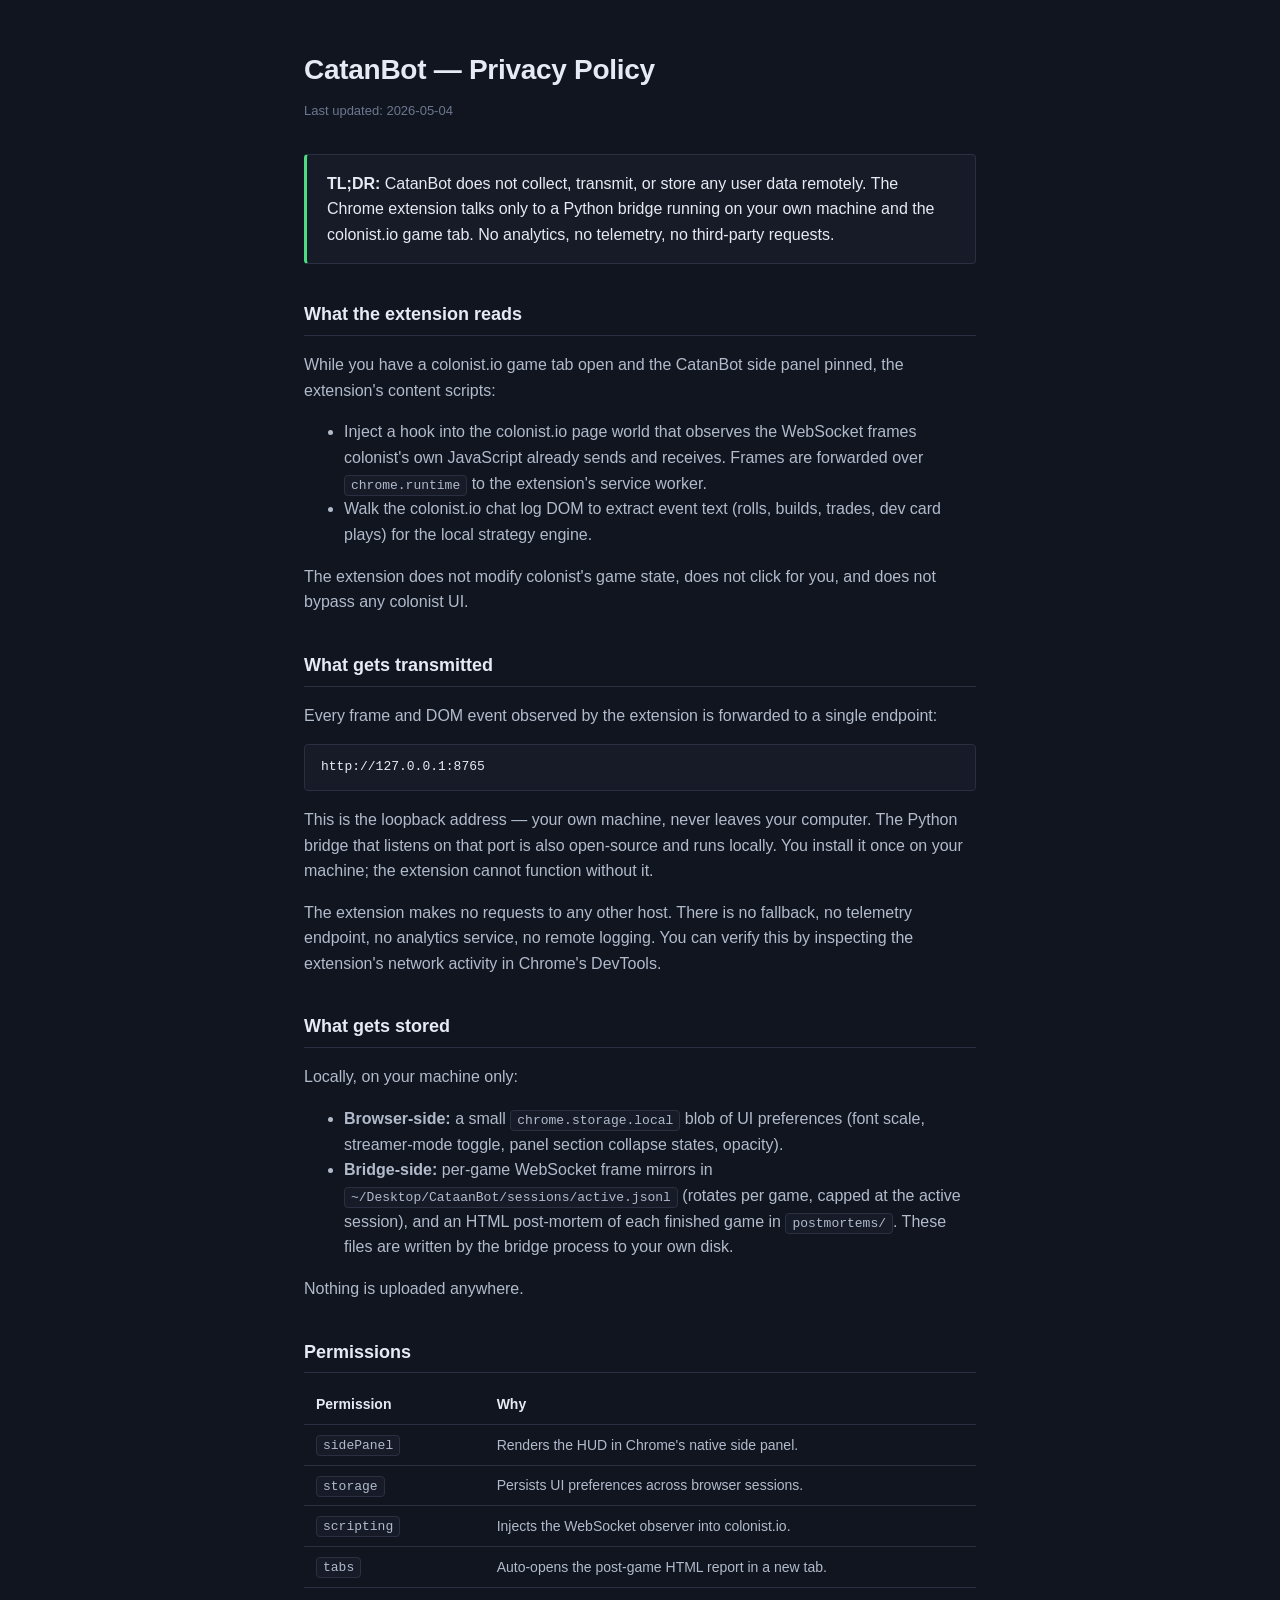
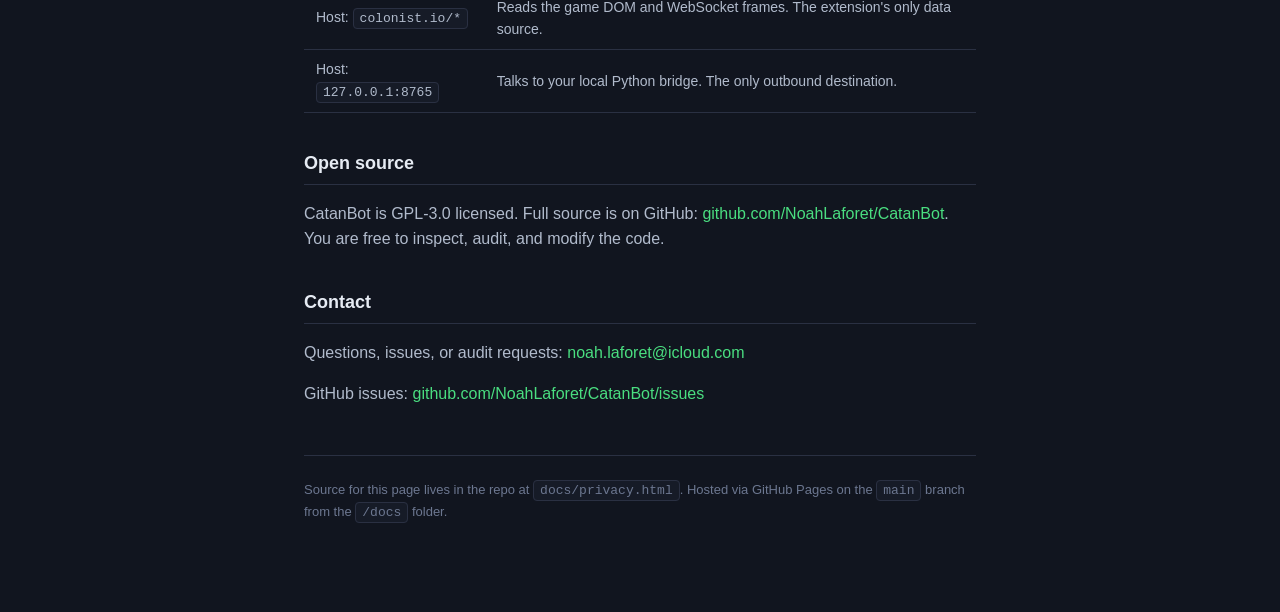
==== docs/privacy.html @ ff33fbb8 "docs: privacy policy + bridge distribution plan + listing updates Three pieces of paperwork for the " ====
<!DOCTYPE html>
<html lang="en">
<head>
<meta charset="utf-8">
<meta name="viewport" content="width=device-width, initial-scale=1">
<title>CatanBot — Privacy Policy</title>
<style>
  :root {
    --bg: #11151f;
    --bg-1: #161b27;
    --fg: #e6ebf3;
    --fg-mute: #b1bbcc;
    --fg-dim: #6c7790;
    --accent: #8a93a6;
    --pos: #4ade80;
    --line: #2a3042;
  }
  * { box-sizing: border-box; }
  html, body {
    margin: 0;
    background: var(--bg);
    color: var(--fg);
    font-family: -apple-system, BlinkMacSystemFont, "Segoe UI",
                 Roboto, sans-serif;
    line-height: 1.6;
  }
  main {
    max-width: 720px;
    margin: 0 auto;
    padding: 48px 24px 96px;
  }
  h1 {
    font-size: 28px;
    margin: 0 0 8px;
    letter-spacing: -0.01em;
  }
  h2 {
    font-size: 18px;
    margin: 36px 0 12px;
    color: var(--fg);
    border-bottom: 1px solid var(--line);
    padding-bottom: 6px;
  }
  .meta {
    color: var(--fg-dim);
    font-size: 13px;
    margin-bottom: 32px;
  }
  p, li { color: var(--fg-mute); }
  a { color: var(--pos); text-decoration: none; }
  a:hover { text-decoration: underline; }
  code, pre {
    font-family: "SF Mono", Menlo, Consolas, monospace;
    background: var(--bg-1);
    border: 1px solid var(--line);
    border-radius: 4px;
  }
  code { padding: 2px 6px; font-size: 13px; }
  pre {
    padding: 12px 16px;
    overflow-x: auto;
    font-size: 13px;
  }
  table {
    border-collapse: collapse;
    width: 100%;
    margin: 12px 0;
    font-size: 14px;
  }
  th, td {
    padding: 8px 12px;
    text-align: left;
    border-bottom: 1px solid var(--line);
    color: var(--fg-mute);
  }
  th { color: var(--fg); font-weight: 600; }
  .tldr {
    background: var(--bg-1);
    border: 1px solid var(--line);
    border-left: 3px solid var(--pos);
    border-radius: 4px;
    padding: 16px 20px;
    margin: 24px 0;
    color: var(--fg);
  }
  footer {
    margin-top: 48px;
    padding-top: 24px;
    border-top: 1px solid var(--line);
    color: var(--fg-dim);
    font-size: 13px;
  }
</style>
</head>
<body>
<main>
  <h1>CatanBot — Privacy Policy</h1>
  <div class="meta">Last updated: 2026-05-04</div>

  <div class="tldr">
    <strong>TL;DR:</strong> CatanBot does not collect, transmit,
    or store any user data remotely. The Chrome extension talks
    only to a Python bridge running on your own machine and the
    colonist.io game tab. No analytics, no telemetry, no
    third-party requests.
  </div>

  <h2>What the extension reads</h2>
  <p>
    While you have a colonist.io game tab open and the CatanBot
    side panel pinned, the extension's content scripts:
  </p>
  <ul>
    <li>
      Inject a hook into the colonist.io page world that observes
      the WebSocket frames colonist's own JavaScript already sends
      and receives. Frames are forwarded over
      <code>chrome.runtime</code> to the extension's service worker.
    </li>
    <li>
      Walk the colonist.io chat log DOM to extract event text
      (rolls, builds, trades, dev card plays) for the local
      strategy engine.
    </li>
  </ul>
  <p>
    The extension does not modify colonist's game state, does not
    click for you, and does not bypass any colonist UI.
  </p>

  <h2>What gets transmitted</h2>
  <p>
    Every frame and DOM event observed by the extension is
    forwarded to a single endpoint:
  </p>
  <pre>http://127.0.0.1:8765</pre>
  <p>
    This is the loopback address — your own machine, never
    leaves your computer. The Python bridge that listens on that
    port is also open-source and runs locally. You install it
    once on your machine; the extension cannot function without
    it.
  </p>
  <p>
    The extension makes no requests to any other host. There is
    no fallback, no telemetry endpoint, no analytics service, no
    remote logging. You can verify this by inspecting the
    extension's network activity in Chrome's DevTools.
  </p>

  <h2>What gets stored</h2>
  <p>Locally, on your machine only:</p>
  <ul>
    <li>
      <strong>Browser-side:</strong> a small
      <code>chrome.storage.local</code> blob of UI preferences
      (font scale, streamer-mode toggle, panel section collapse
      states, opacity).
    </li>
    <li>
      <strong>Bridge-side:</strong> per-game WebSocket frame
      mirrors in <code>~/Desktop/CataanBot/sessions/active.jsonl</code>
      (rotates per game, capped at the active session), and an
      HTML post-mortem of each finished game in
      <code>postmortems/</code>. These files are written by the
      bridge process to your own disk.
    </li>
  </ul>
  <p>Nothing is uploaded anywhere.</p>

  <h2>Permissions</h2>
  <table>
    <thead>
      <tr><th>Permission</th><th>Why</th></tr>
    </thead>
    <tbody>
      <tr>
        <td><code>sidePanel</code></td>
        <td>Renders the HUD in Chrome's native side panel.</td>
      </tr>
      <tr>
        <td><code>storage</code></td>
        <td>Persists UI preferences across browser sessions.</td>
      </tr>
      <tr>
        <td><code>scripting</code></td>
        <td>Injects the WebSocket observer into colonist.io.</td>
      </tr>
      <tr>
        <td><code>tabs</code></td>
        <td>Auto-opens the post-game HTML report in a new tab.</td>
      </tr>
      <tr>
        <td>Host: <code>colonist.io/*</code></td>
        <td>Reads the game DOM and WebSocket frames. The extension's only data source.</td>
      </tr>
      <tr>
        <td>Host: <code>127.0.0.1:8765</code></td>
        <td>Talks to your local Python bridge. The only outbound destination.</td>
      </tr>
    </tbody>
  </table>

  <h2>Open source</h2>
  <p>
    CatanBot is GPL-3.0 licensed. Full source is on GitHub:
    <a href="https://github.com/NoahLaforet/CatanBot">
      github.com/NoahLaforet/CatanBot</a>.
    You are free to inspect, audit, and modify the code.
  </p>

  <h2>Contact</h2>
  <p>
    Questions, issues, or audit requests:
    <a href="mailto:noah.laforet@icloud.com">noah.laforet@icloud.com</a>
  </p>
  <p>
    GitHub issues:
    <a href="https://github.com/NoahLaforet/CatanBot/issues">
      github.com/NoahLaforet/CatanBot/issues</a>
  </p>

  <footer>
    Source for this page lives in the repo at
    <code>docs/privacy.html</code>. Hosted via GitHub Pages
    on the <code>main</code> branch from the <code>/docs</code>
    folder.
  </footer>
</main>
</body>
</html>
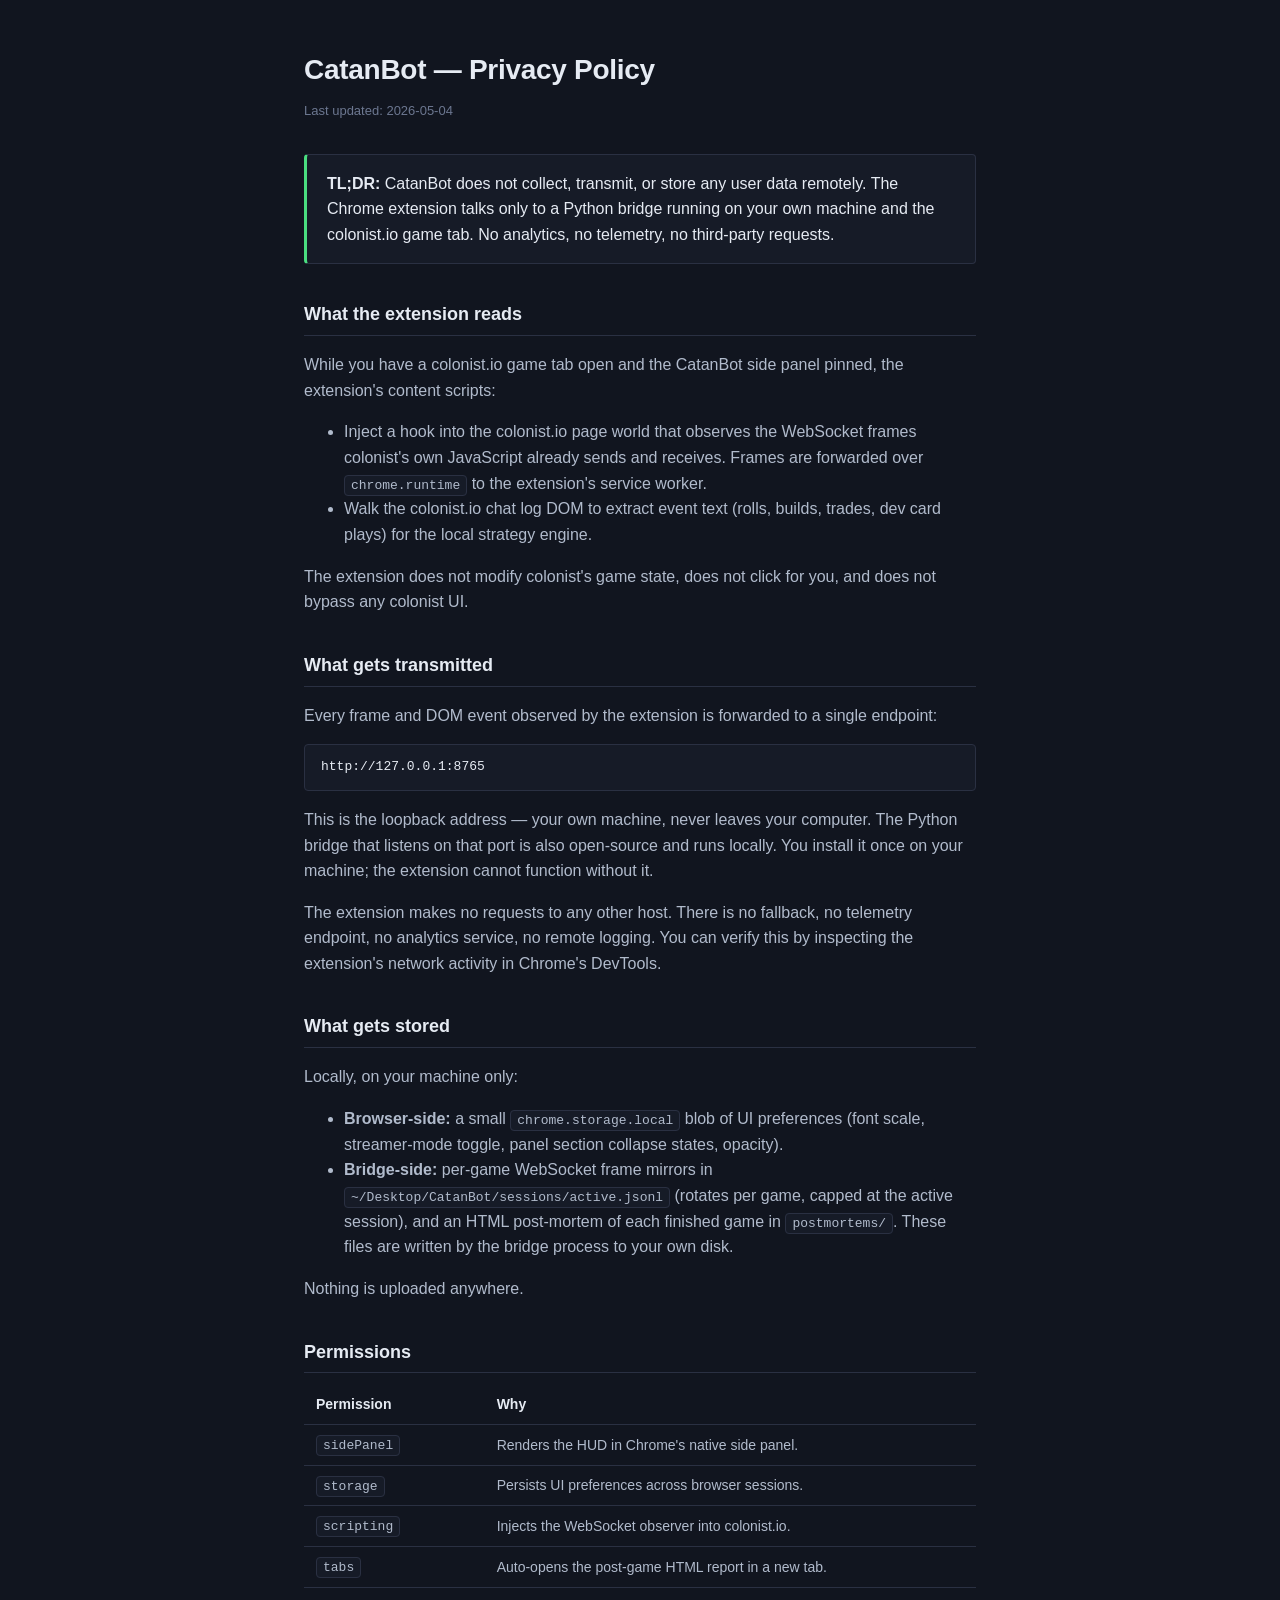
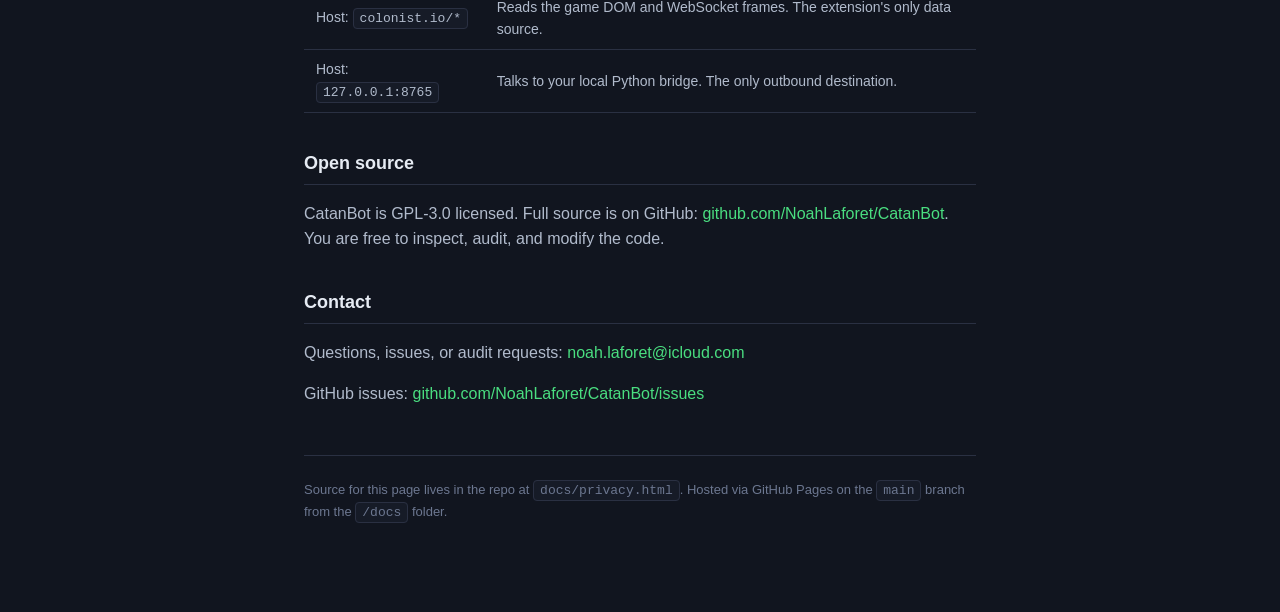
==== commit 7f0359d9: "extension: scan-map button for unrecognized weekly maps Colonist rotates a weekly random map (Scramb" ====
--- a/docs/privacy.html
+++ b/docs/privacy.html
@@ -159,7 +159,7 @@
     </li>
     <li>
       <strong>Bridge-side:</strong> per-game WebSocket frame
-      mirrors in <code>~/Desktop/CataanBot/sessions/active.jsonl</code>
+      mirrors in <code>~/Desktop/CatanBot/sessions/active.jsonl</code>
       (rotates per game, capped at the active session), and an
       HTML post-mortem of each finished game in
       <code>postmortems/</code>. These files are written by the
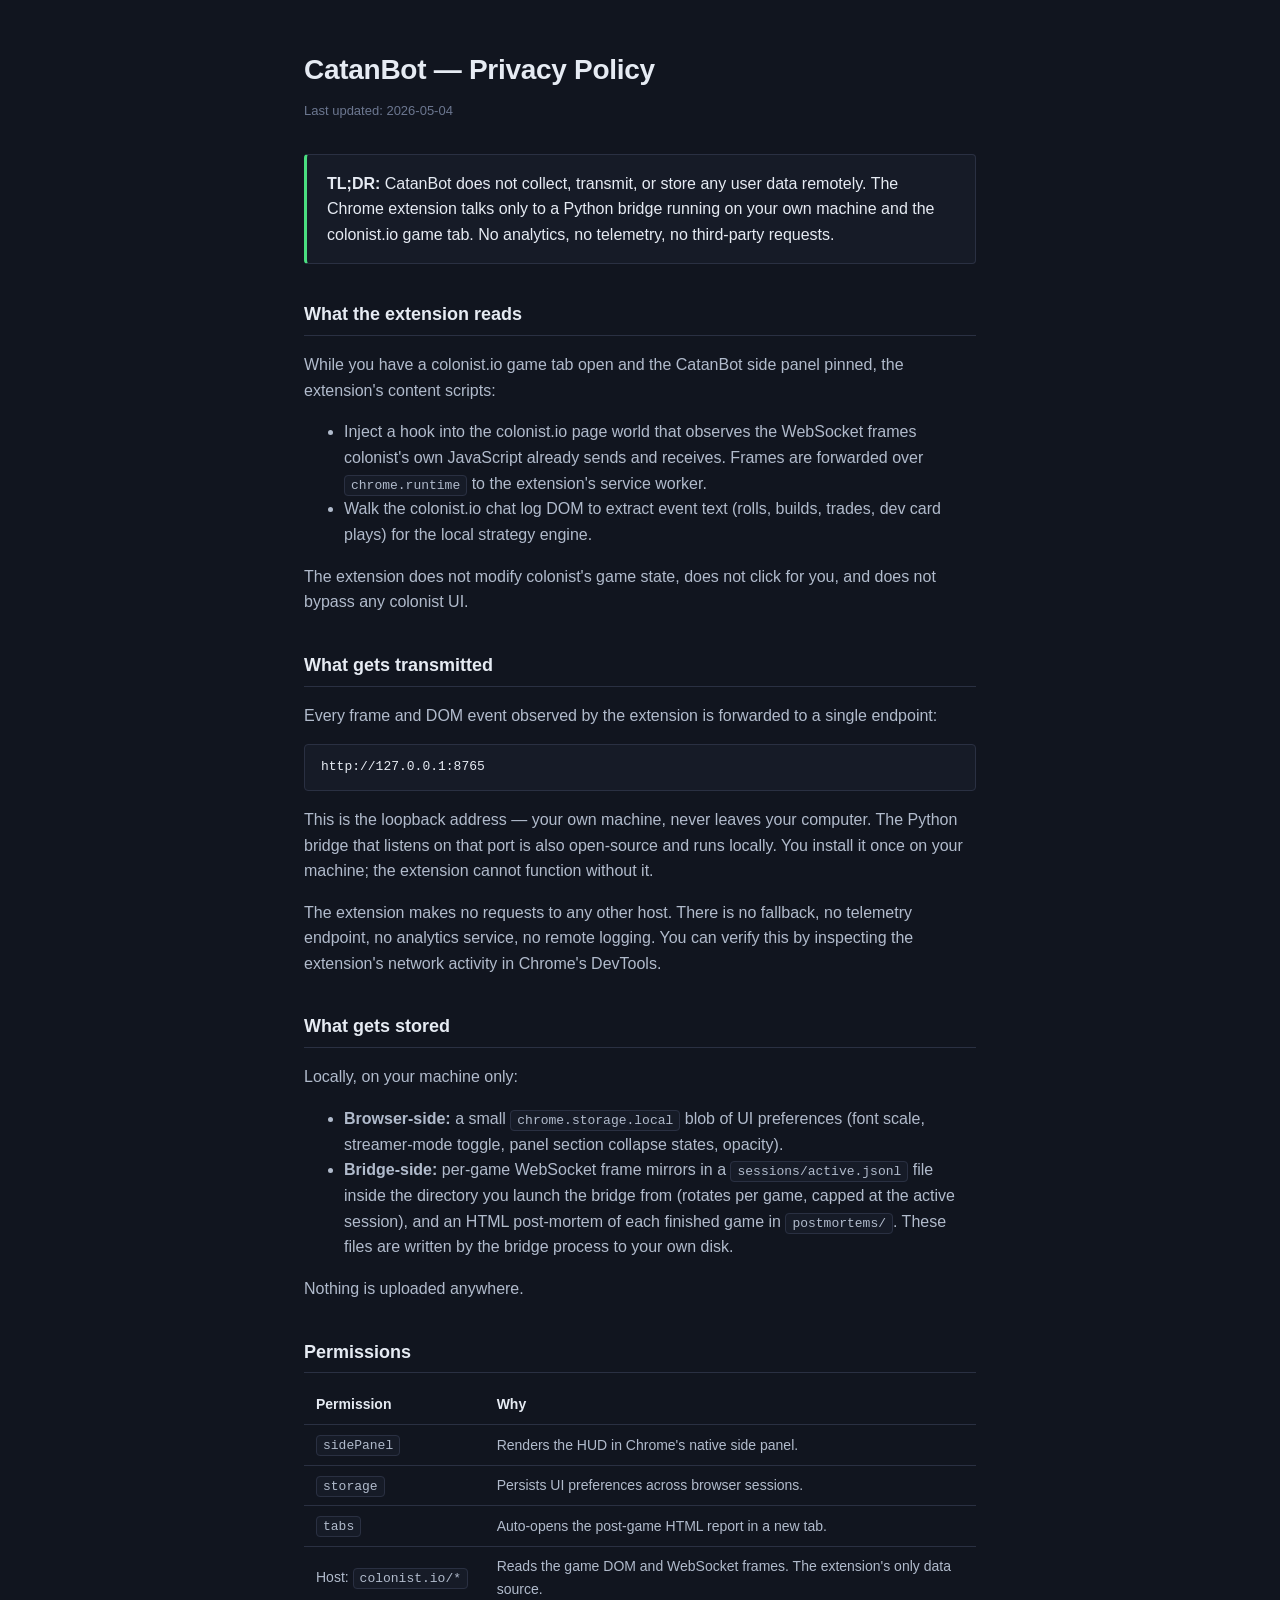
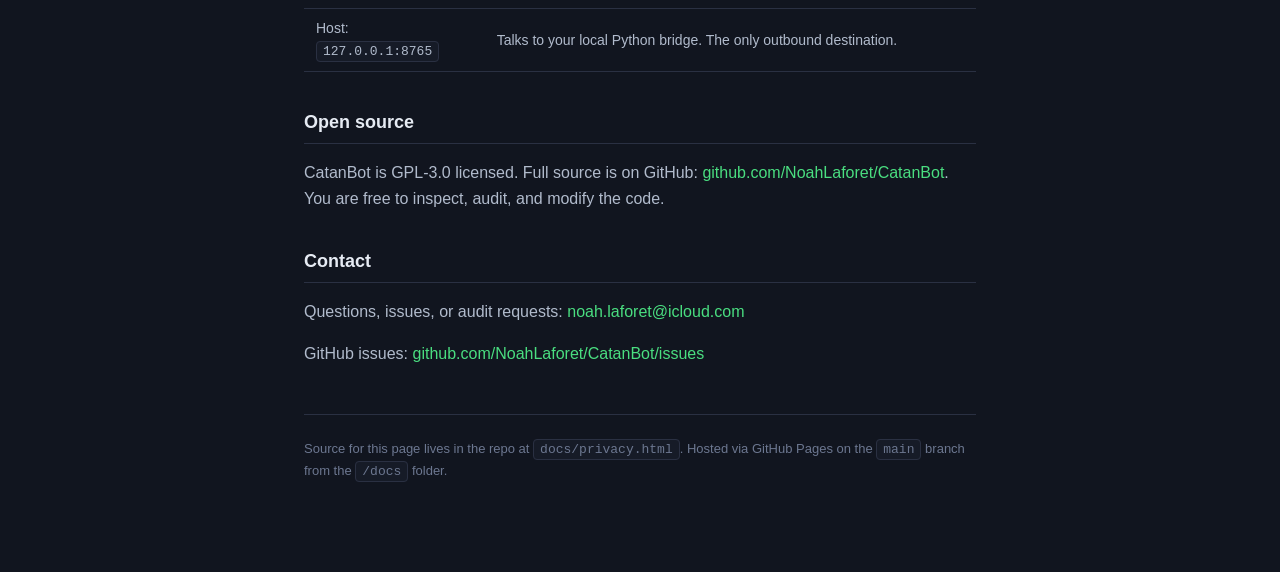
==== commit 9cc60fc6: "release: v0.39.0, drop unused permissions, sync versions, doc hygiene Bump to 0.39.0 across the mani" ====
--- a/docs/privacy.html
+++ b/docs/privacy.html
@@ -159,7 +159,8 @@
     </li>
     <li>
       <strong>Bridge-side:</strong> per-game WebSocket frame
-      mirrors in <code>~/Desktop/CatanBot/sessions/active.jsonl</code>
+      mirrors in a <code>sessions/active.jsonl</code> file inside the
+      directory you launch the bridge from
       (rotates per game, capped at the active session), and an
       HTML post-mortem of each finished game in
       <code>postmortems/</code>. These files are written by the
@@ -181,10 +182,6 @@
       <tr>
         <td><code>storage</code></td>
         <td>Persists UI preferences across browser sessions.</td>
-      </tr>
-      <tr>
-        <td><code>scripting</code></td>
-        <td>Injects the WebSocket observer into colonist.io.</td>
       </tr>
       <tr>
         <td><code>tabs</code></td>
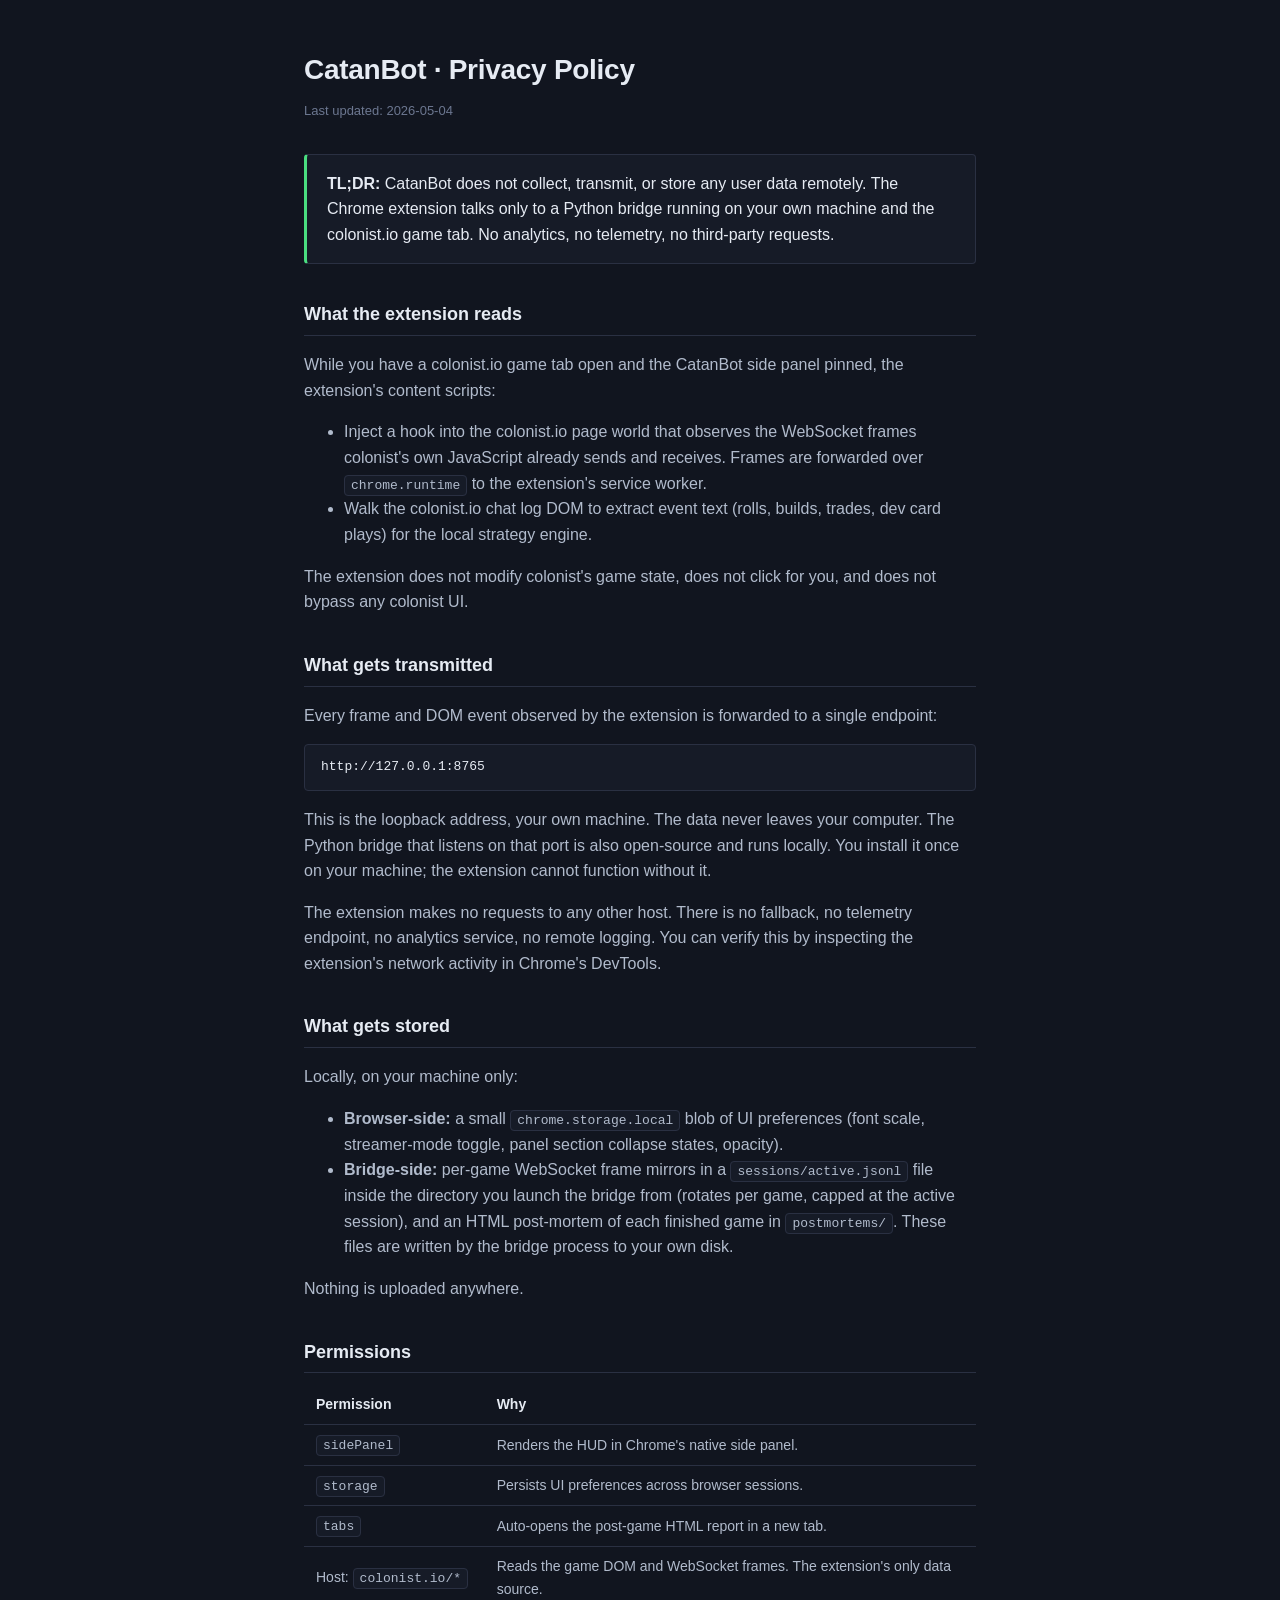
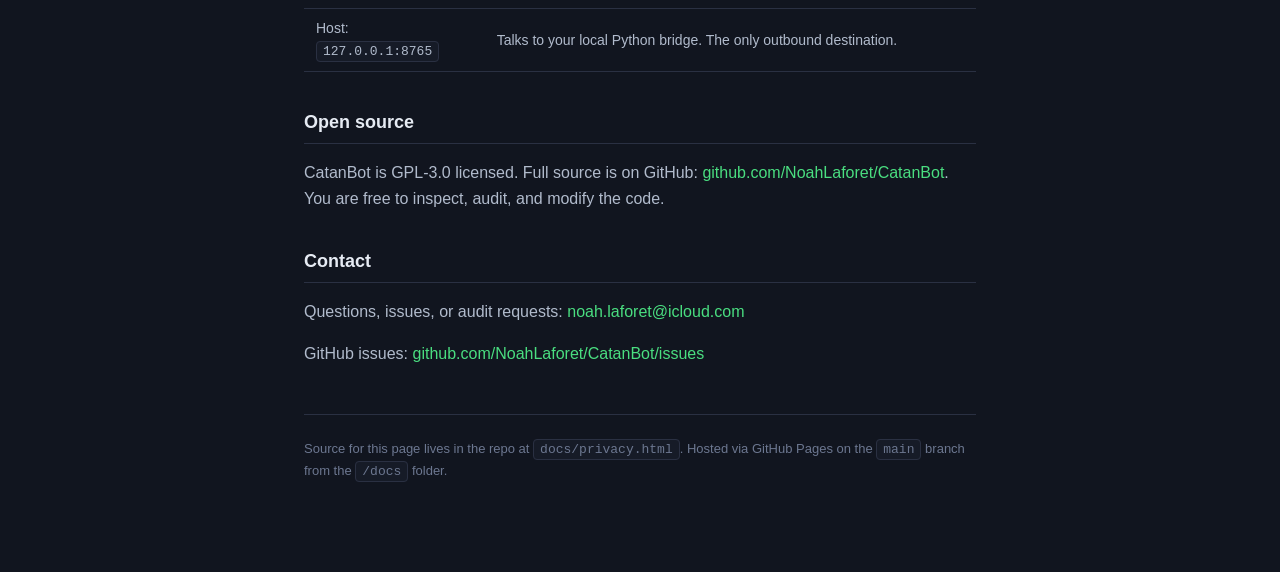
==== commit 9713766b: "docs: finalize CWS listing (assets ready, data-practices, drop em-dashes) - Mark store screenshots a" ====
--- a/docs/privacy.html
+++ b/docs/privacy.html
@@ -3,7 +3,7 @@
 <head>
 <meta charset="utf-8">
 <meta name="viewport" content="width=device-width, initial-scale=1">
-<title>CatanBot — Privacy Policy</title>
+<title>CatanBot · Privacy Policy</title>
 <style>
   :root {
     --bg: #11151f;
@@ -94,7 +94,7 @@
 </head>
 <body>
 <main>
-  <h1>CatanBot — Privacy Policy</h1>
+  <h1>CatanBot · Privacy Policy</h1>
   <div class="meta">Last updated: 2026-05-04</div>
 
   <div class="tldr">
@@ -135,7 +135,7 @@
   </p>
   <pre>http://127.0.0.1:8765</pre>
   <p>
-    This is the loopback address — your own machine, never
+    This is the loopback address, your own machine. The data never
     leaves your computer. The Python bridge that listens on that
     port is also open-source and runs locally. You install it
     once on your machine; the extension cannot function without
